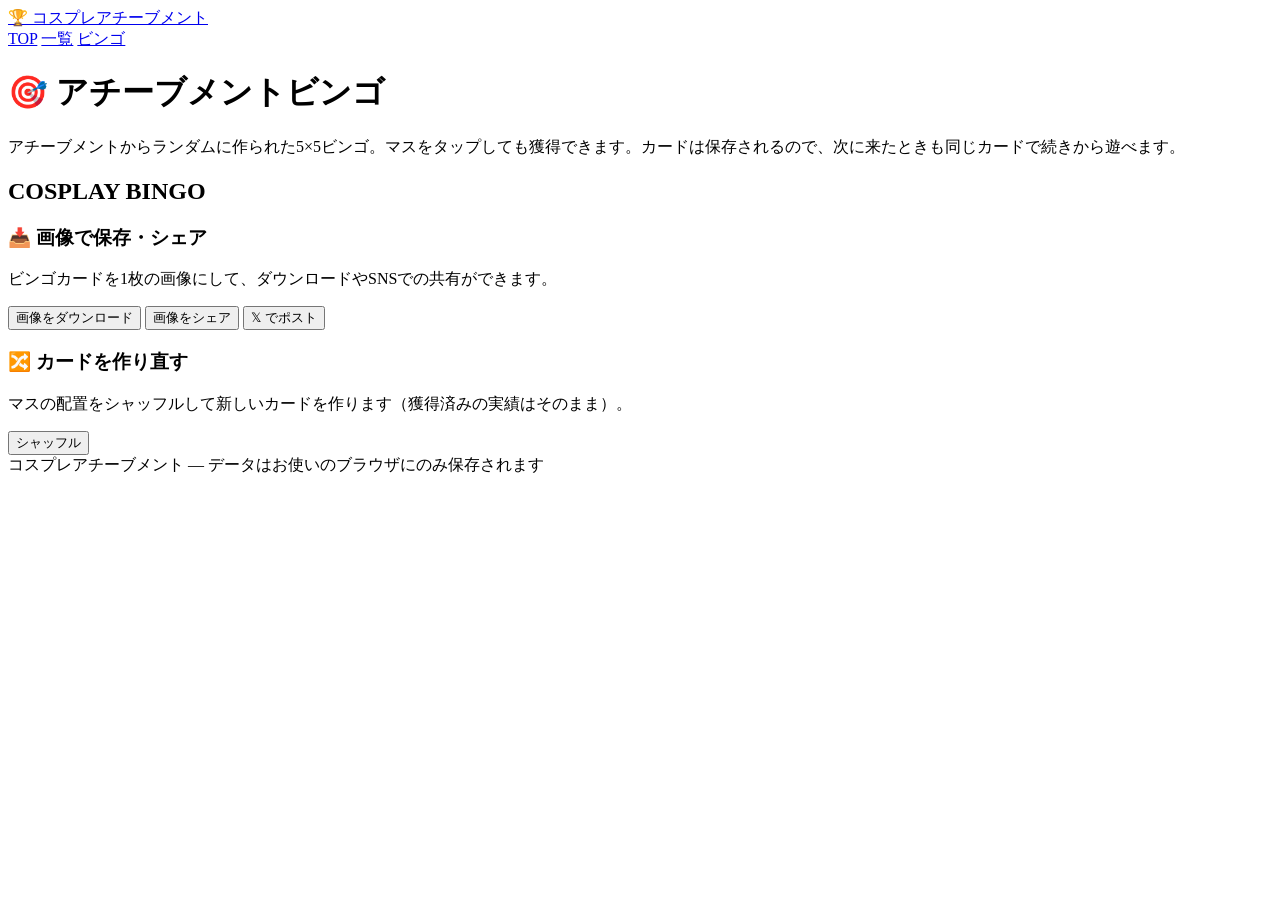
==== bingo.html @ f78d4bb5 "Create bingo.html" ====
<!DOCTYPE html>
<html lang="ja">
<head>
<meta charset="UTF-8">
<meta name="viewport" content="width=device-width, initial-scale=1.0">
<title>アチーブメントビンゴ | コスプレアチーブメント</title>
<link rel="stylesheet" href="css/style.css">
</head>
<body>

<header class="site-header">
  <div class="inner">
    <a href="index.html" class="logo">🏆 <span class="mark">コスプレアチーブメント</span></a>
    <nav class="nav">
      <a href="index.html">TOP</a>
      <a href="achievements.html">一覧</a>
      <a href="bingo.html" class="active">ビンゴ</a>
    </nav>
    <span class="progress-badge" id="progressBadge"></span>
  </div>
</header>

<main class="container">
  <div class="page-head">
    <h1>🎯 アチーブメントビンゴ</h1>
    <p>アチーブメントからランダムに作られた5×5ビンゴ。マスをタップしても獲得できます。カードは保存されるので、次に来たときも同じカードで続きから遊べます。</p>
  </div>

  <div class="bingo-wrap">
    <div class="bingo-board-outer">
      <div class="bingo-title-row">
        <h2>COSPLAY BINGO</h2>
        <span class="bingo-lines" id="bingoLines"></span>
      </div>
      <div class="bingo-grid" id="bingoGrid"></div>
    </div>

    <aside class="bingo-side">
      <div class="panel">
        <h3>📥 画像で保存・シェア</h3>
        <p>ビンゴカードを1枚の画像にして、ダウンロードやSNSでの共有ができます。</p>
        <button class="btn" id="btnDownload">画像をダウンロード</button>
        <button class="btn" id="btnShare">画像をシェア</button>
        <button class="btn share-x" id="btnShareX">𝕏 でポスト</button>
      </div>
      <div class="panel">
        <h3>🔀 カードを作り直す</h3>
        <p>マスの配置をシャッフルして新しいカードを作ります（獲得済みの実績はそのまま）。</p>
        <button class="btn ghost" id="btnShuffle">シャッフル</button>
      </div>
    </aside>
  </div>
</main>

<footer class="site-footer">コスプレアチーブメント — データはお使いのブラウザにのみ保存されます</footer>

<script src="js/achievements-data.js"></script>
<script src="js/app.js"></script>
<script>
  let cardIds = generateBingoCard(false);

  function getCells() {
    // 25マス分の {ach, done} 配列（中央はFREE）
    const map = getUnlockedMap();
    const cells = [];
    let k = 0;
    for (let i = 0; i < 25; i++) {
      if (i === 12) { cells.push({ free: true, done: true }); continue; }
      const a = findAchievement(cardIds[k++]);
      cells.push({ ach: a, done: a ? !!map[a.id] : false });
    }
    return cells;
  }

  function renderBoard() {
    const cells = getCells();
    document.getElementById("bingoGrid").innerHTML = cells.map((c, i) => {
      if (c.free) return `<div class="bingo-cell free"><span class="c-icon">🌟</span><span class="c-title">FREE</span></div>`;
      if (!c.ach) return `<div class="bingo-cell"></div>`;
      return `
        <div class="bingo-cell ${c.done ? "done" : ""}" data-id="${c.ach.id}" role="button" tabindex="0" title="${c.ach.desc || c.ach.title}">
          <span class="c-icon">${c.ach.icon}</span>
          <span class="c-title">${c.ach.title}</span>
        </div>`;
    }).join("");

    const lines = countBingoLines(cells.map(c => c.done));
    document.getElementById("bingoLines").textContent =
      lines > 0 ? `🎉 ${lines} BINGO!` : "ビンゴを目指そう！";

    document.querySelectorAll(".bingo-cell[data-id]").forEach(cell => {
      const activate = () => {
        const got = toggleUnlocked(cell.dataset.id);
        const before = lines;
        renderBoard();
        renderProgressBadge(document.getElementById("progressBadge"));
        if (got) {
          const a = findAchievement(cell.dataset.id);
          const after = countBingoLines(getCells().map(c => c.done));
          showToast(after > before ? "🎉 BINGO達成！おめでとう！" : `🏆 獲得！「${a.title}」`);
        }
      };
      cell.addEventListener("click", activate);
      cell.addEventListener("keydown", (e) => {
        if (e.key === "Enter" || e.key === " ") { e.preventDefault(); activate(); }
      });
    });
  }

  document.getElementById("btnShuffle").addEventListener("click", () => {
    if (confirm("カードをシャッフルしますか？（獲得済みアチーブメントは消えません）")) {
      cardIds = generateBingoCard(true);
      renderBoard();
      showToast("🔀 新しいカードを作りました！");
    }
  });

  // ============ 画像生成（Canvas） ============
  // roundRect 非対応ブラウザ向けポリフィル
  if (!CanvasRenderingContext2D.prototype.roundRect) {
    CanvasRenderingContext2D.prototype.roundRect = function (x, y, w, h, r) {
      this.moveTo(x + r, y);
      this.arcTo(x + w, y, x + w, y + h, r);
      this.arcTo(x + w, y + h, x, y + h, r);
      this.arcTo(x, y + h, x, y, r);
      this.arcTo(x, y, x + w, y, r);
      this.closePath();
      return this;
    };
  }

  function wrapText(ctx, text, maxWidth, maxLines) {
    const lines = [];
    let line = "";
    for (const ch of text) {
      if (ctx.measureText(line + ch).width > maxWidth && line) {
        lines.push(line);
        line = ch;
        if (lines.length === maxLines) break;
      } else {
        line += ch;
      }
    }
    if (lines.length < maxLines && line) lines.push(line);
    else if (line && lines.length === maxLines) {
      lines[maxLines - 1] = lines[maxLines - 1].slice(0, -1) + "…";
    }
    return lines;
  }

  function drawBingoImage() {
    const cells = getCells();
    const lines = countBingoLines(cells.map(c => c.done));
    const W = 1080, PAD = 48, TITLE_H = 150, FOOT_H = 90;
    const gridW = W - PAD * 2;
    const cellGap = 10;
    const cellSize = (gridW - cellGap * 4) / 5;
    const H = TITLE_H + gridW + FOOT_H + PAD;

    const cv = document.createElement("canvas");
    cv.width = W; cv.height = H;
    const ctx = cv.getContext("2d");

    // 背景
    ctx.fillStyle = "#f7faf8";
    ctx.fillRect(0, 0, W, H);

    // タイトル
    ctx.textAlign = "center";
    ctx.textBaseline = "middle";
    ctx.fillStyle = "#22815a";
    ctx.font = "900 52px 'Hiragino Kaku Gothic ProN','Yu Gothic UI',Meiryo,sans-serif";
    ctx.fillText("コスプレアチーブメント ビンゴ", W / 2, 68);
    ctx.fillStyle = "#2f9e6e";
    ctx.font = "700 30px 'Hiragino Kaku Gothic ProN','Yu Gothic UI',Meiryo,sans-serif";
    ctx.fillText(lines > 0 ? `🎉 ${lines} BINGO ACHIEVED! 🎉` : "COSPLAYER'S BINGO CARD", W / 2, 118);

    // セル
    cells.forEach((c, i) => {
      const r = Math.floor(i / 5), col = i % 5;
      const x = PAD + col * (cellSize + cellGap);
      const y = TITLE_H + r * (cellSize + cellGap);

      ctx.beginPath();
      ctx.roundRect(x, y, cellSize, cellSize, 14);
      if (c.free) {
        ctx.fillStyle = "#2f9e6e";
      } else if (c.done) {
        ctx.fillStyle = "#e7f5ee";
      } else {
        ctx.fillStyle = "#ffffff";
      }
      ctx.fill();
      if (!c.free) {
        ctx.strokeStyle = c.done ? "#2f9e6e" : "#dce8e0";
        ctx.lineWidth = c.done ? 3 : 1.5;
        ctx.stroke();
      }

      const cx = x + cellSize / 2;
      if (c.free) {
        ctx.fillStyle = "#fff";
        ctx.font = "48px sans-serif";
        ctx.fillText("🌟", cx, y + cellSize / 2 - 18);
        ctx.font = "900 30px sans-serif";
        ctx.fillText("FREE", cx, y + cellSize / 2 + 32);
        return;
      }
      if (!c.ach) return;

      // アイコン（未獲得は薄く）
      ctx.globalAlpha = c.done ? 1 : 0.3;
      ctx.font = "44px sans-serif";
      ctx.fillStyle = "#263a30";
      ctx.fillText(c.ach.icon, cx, y + 44);
      ctx.globalAlpha = 1;

      // タイトル（折返し最大3行）
      ctx.fillStyle = c.done ? "#263a30" : "#a3b5aa";
      ctx.font = "700 21px 'Hiragino Kaku Gothic ProN','Yu Gothic UI',Meiryo,sans-serif";
      const tl = wrapText(ctx, c.ach.title, cellSize - 20, 3);
      tl.forEach((t, li) => ctx.fillText(t, cx, y + 84 + li * 26));

      // 達成チェック
      if (c.done) {
        ctx.fillStyle = "#2f9e6e";
        ctx.font = "900 26px sans-serif";
        ctx.fillText("✓", x + cellSize - 20, y + 22);
      }
    });

    // フッター
    const p = getProgress();
    ctx.fillStyle = "#6b8377";
    ctx.font = "24px 'Hiragino Kaku Gothic ProN','Yu Gothic UI',Meiryo,sans-serif";
    ctx.fillText(`獲得アチーブメント ${p.done} / ${p.total}　#コスプレアチーブメント`, W / 2, TITLE_H + gridW + 52);

    return cv;
  }

  function canvasToBlob(cv) {
    return new Promise(res => cv.toBlob(res, "image/png"));
  }

  document.getElementById("btnDownload").addEventListener("click", async () => {
    const blob = await canvasToBlob(drawBingoImage());
    const url = URL.createObjectURL(blob);
    const a = document.createElement("a");
    a.href = url;
    a.download = "cosplay-bingo.png";
    a.click();
    URL.revokeObjectURL(url);
    showToast("📥 画像をダウンロードしました！");
  });

  const SHARE_TEXT = "コスプレアチーブメントビンゴに挑戦中！ #コスプレアチーブメント";

  document.getElementById("btnShare").addEventListener("click", async () => {
    const blob = await canvasToBlob(drawBingoImage());
    const file = new File([blob], "cosplay-bingo.png", { type: "image/png" });
    if (navigator.canShare && navigator.canShare({ files: [file] })) {
      try {
        await navigator.share({ files: [file], text: SHARE_TEXT });
      } catch (e) { /* キャンセル時は何もしない */ }
    } else {
      // 共有非対応環境はダウンロードにフォールバック
      const url = URL.createObjectURL(blob);
      const a = document.createElement("a");
      a.href = url; a.download = "cosplay-bingo.png"; a.click();
      URL.revokeObjectURL(url);
      showToast("この環境は直接共有に非対応のため、画像を保存しました。SNSに添付してシェアしてね！");
    }
  });

  document.getElementById("btnShareX").addEventListener("click", async () => {
    // 画像を保存してから X のポスト画面を開く（Web Intent は画像添付不可のため）
    const blob = await canvasToBlob(drawBingoImage());
    const url = URL.createObjectURL(blob);
    const a = document.createElement("a");
    a.href = url; a.download = "cosplay-bingo.png"; a.click();
    URL.revokeObjectURL(url);
    window.open("https://twitter.com/intent/tweet?text=" + encodeURIComponent(SHARE_TEXT), "_blank");
    showToast("画像を保存しました！ポスト画面に添付してね📎");
  });

  renderBoard();
  renderProgressBadge(document.getElementById("progressBadge"));
</script>
</body>
</html>
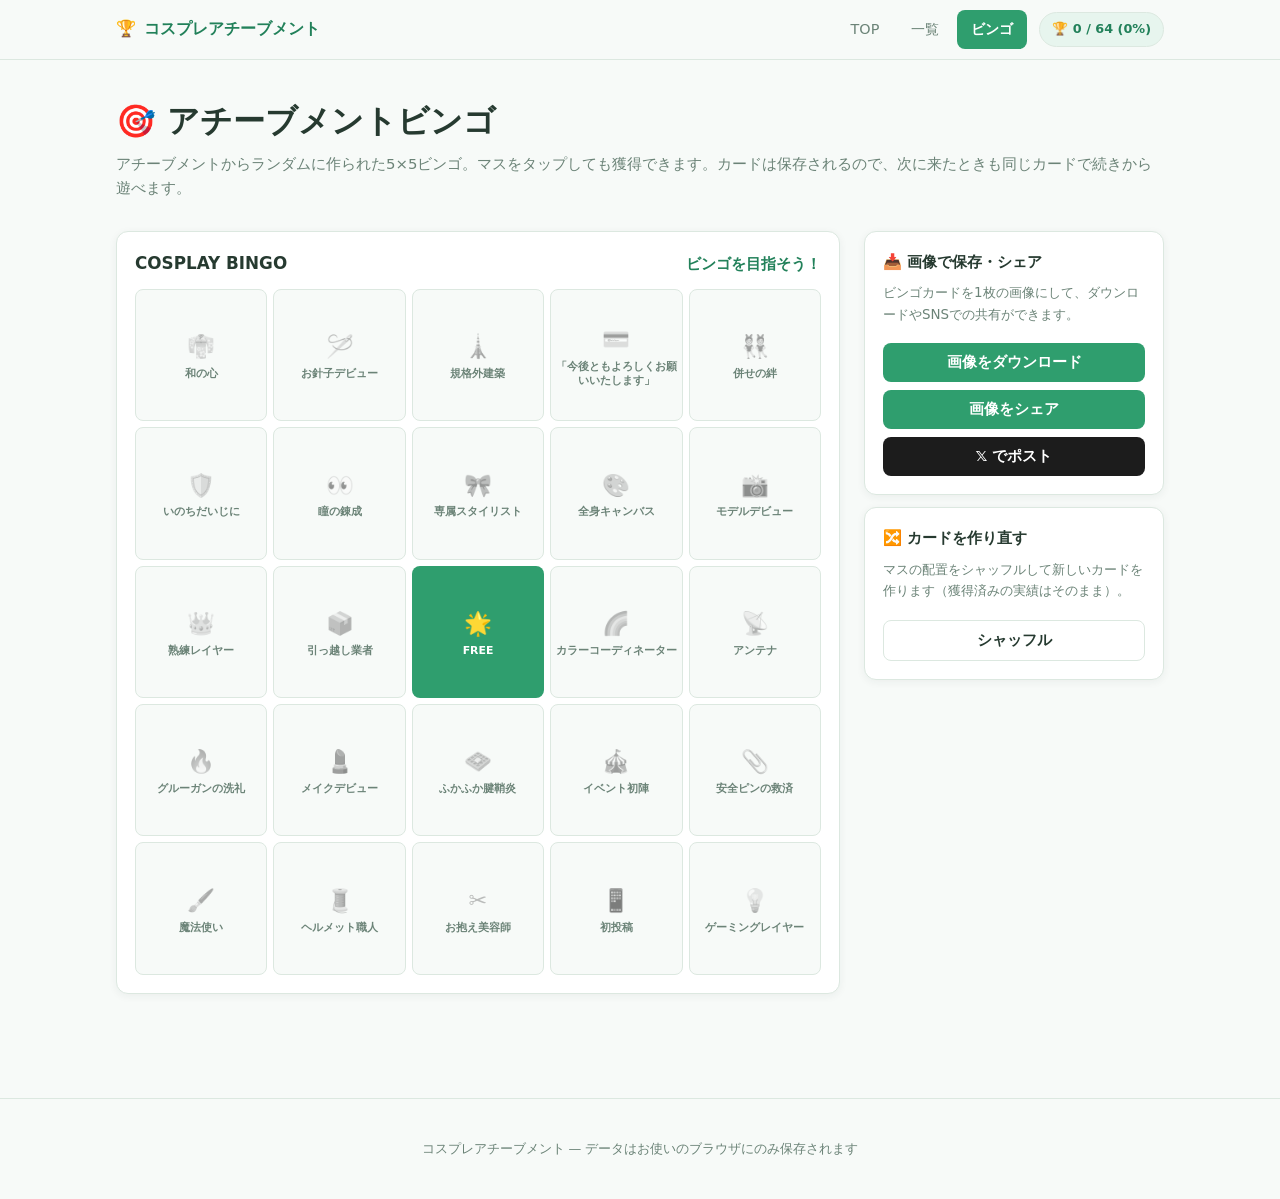
==== commit e15bbd83: "Update bingo.html" ====
--- a/bingo.html
+++ b/bingo.html
@@ -253,7 +253,7 @@
     showToast("📥 画像をダウンロードしました！");
   });
 
-  const SHARE_TEXT = "コスプレアチーブメントビンゴに挑戦中！ #コスプレアチーブメント";
+  const SHARE_TEXT = "コスプレビンゴに挑戦中！ qtar0-3.github.io";
 
   document.getElementById("btnShare").addEventListener("click", async () => {
     const blob = await canvasToBlob(drawBingoImage());
--- a/css/style.css
+++ b/css/style.css
@@ -0,0 +1,244 @@
+/* ============================================
+   コスプレアチーブメント 共通スタイル
+   シンプル・緑基調 / レスポンシブ（PC・タブレット・スマホ）
+   ============================================ */
+:root {
+  --bg: #f7faf8;
+  --bg-card: #ffffff;
+  --border: #dce8e0;
+  --text: #263a30;
+  --text-dim: #6b8377;
+  --green: #2f9e6e;
+  --green-dark: #22815a;
+  --green-light: #e7f5ee;
+  --radius: 12px;
+  --shadow: 0 2px 8px rgba(38, 58, 48, .06);
+}
+
+* { margin: 0; padding: 0; box-sizing: border-box; }
+html { -webkit-text-size-adjust: 100%; }
+body {
+  font-family: "Hiragino Kaku Gothic ProN", "Yu Gothic UI", "Meiryo", system-ui, sans-serif;
+  background: var(--bg);
+  color: var(--text);
+  min-height: 100vh;
+  line-height: 1.6;
+}
+a { color: inherit; text-decoration: none; }
+button { font-family: inherit; cursor: pointer; }
+
+.container { max-width: 1080px; margin: 0 auto; padding: 0 16px 64px; }
+
+/* ---------- ヘッダー ---------- */
+.site-header {
+  position: sticky; top: 0; z-index: 50;
+  background: rgba(247, 250, 248, .92);
+  backdrop-filter: blur(8px);
+  border-bottom: 1px solid var(--border);
+}
+.site-header .inner {
+  max-width: 1080px; margin: 0 auto; padding: 10px 16px;
+  display: flex; align-items: center; gap: 12px; flex-wrap: wrap;
+}
+.logo { font-weight: 800; font-size: 1.02rem; display: flex; align-items: center; gap: 8px; }
+.logo .mark { color: var(--green-dark); }
+.nav { display: flex; gap: 4px; margin-left: auto; flex-wrap: wrap; }
+.nav a {
+  padding: 8px 14px; border-radius: 8px; font-size: .9rem; color: var(--text-dim);
+  transition: .2s;
+}
+.nav a:hover { color: var(--green-dark); background: var(--green-light); }
+.nav a.active { color: #fff; background: var(--green); font-weight: 700; }
+.progress-badge {
+  font-size: .8rem; padding: 6px 12px; border-radius: 999px;
+  background: var(--green-light); border: 1px solid var(--border); color: var(--green-dark);
+  white-space: nowrap; font-weight: 700;
+}
+
+/* ---------- ヒーロー（TOP） ---------- */
+.hero { text-align: center; padding: 64px 16px 44px; }
+.hero .badge {
+  display: inline-block; font-size: .78rem; letter-spacing: .12em;
+  padding: 6px 16px; border-radius: 999px; border: 1px solid var(--border);
+  color: var(--text-dim); margin-bottom: 20px; background: #fff;
+}
+.hero h1 { font-size: clamp(1.7rem, 5vw, 2.8rem); font-weight: 900; line-height: 1.35; }
+.hero h1 .grad { color: var(--green); }
+.hero p.lead { color: var(--text-dim); margin: 16px auto 0; max-width: 560px; font-size: .98rem; }
+
+.hero-progress { max-width: 420px; margin: 30px auto 0; }
+.hero-progress .bar-wrap {
+  height: 12px; border-radius: 999px; background: #e4ede8;
+  overflow: hidden;
+}
+.hero-progress .bar { height: 100%; background: var(--green); border-radius: 999px; transition: width .6s ease; }
+.hero-progress .label { margin-top: 8px; font-size: .9rem; color: var(--text-dim); }
+.hero-progress .label strong { color: var(--green-dark); font-size: 1.05rem; }
+
+/* ---------- TOPカード ---------- */
+.menu-cards {
+  display: grid; grid-template-columns: repeat(2, 1fr); gap: 18px; margin-top: 40px;
+}
+.menu-card {
+  display: block; background: var(--bg-card); border: 1px solid var(--border);
+  border-radius: var(--radius); padding: 26px 24px; box-shadow: var(--shadow);
+  transition: transform .2s, border-color .2s;
+}
+.menu-card:hover { transform: translateY(-3px); border-color: var(--green); }
+.menu-card .icon { font-size: 2.2rem; }
+.menu-card h2 { margin: 10px 0 6px; font-size: 1.2rem; }
+.menu-card p { color: var(--text-dim); font-size: .9rem; }
+.menu-card .go { display: inline-block; margin-top: 12px; color: var(--green-dark); font-weight: 700; font-size: .9rem; }
+
+.recent-unlocks { margin-top: 52px; }
+.recent-unlocks h3 { font-size: 1rem; color: var(--text-dim); margin-bottom: 12px; }
+.recent-list { display: flex; gap: 10px; flex-wrap: wrap; }
+.recent-chip {
+  display: flex; align-items: center; gap: 8px; padding: 8px 14px;
+  background: var(--green-light); border: 1px solid var(--green); border-radius: 999px;
+  font-size: .86rem; color: var(--green-dark); font-weight: 700;
+}
+
+/* ---------- ページタイトル ---------- */
+.page-head { padding: 36px 0 8px; }
+.page-head h1 { font-size: clamp(1.4rem, 4vw, 2rem); font-weight: 900; }
+.page-head p { color: var(--text-dim); margin-top: 6px; font-size: .93rem; }
+
+/* ---------- フィルタ ---------- */
+.filters { display: flex; gap: 8px; flex-wrap: wrap; margin: 18px 0 8px; }
+.filter-btn {
+  padding: 7px 14px; border-radius: 999px; border: 1px solid var(--border);
+  background: #fff; color: var(--text-dim); font-size: .85rem; transition: .2s;
+}
+.filter-btn:hover { color: var(--green-dark); border-color: var(--green); }
+.filter-btn.active { background: var(--green); color: #fff; border-color: var(--green); font-weight: 700; }
+
+/* ---------- アチーブメントグリッド ---------- */
+.cat-section { margin-top: 26px; }
+.cat-title { font-size: 1.02rem; margin-bottom: 12px; display: flex; align-items: center; gap: 8px; }
+.cat-title .count { color: var(--text-dim); font-size: .84rem; font-weight: 400; }
+
+.ach-grid {
+  display: grid; gap: 12px;
+  grid-template-columns: repeat(auto-fill, minmax(220px, 1fr));
+}
+.ach-card {
+  position: relative; text-align: left; width: 100%; cursor: pointer; user-select: none;
+  background: var(--bg-card); border: 1px solid var(--border); border-radius: var(--radius);
+  padding: 15px; color: var(--text); transition: transform .15s, border-color .2s;
+  display: flex; gap: 12px; align-items: flex-start; box-shadow: var(--shadow);
+}
+.ach-card:hover { transform: translateY(-2px); border-color: var(--green); }
+.ach-card .icon {
+  font-size: 1.7rem; width: 48px; height: 48px; flex: none;
+  display: flex; align-items: center; justify-content: center;
+  background: var(--bg); border-radius: 10px;
+  filter: grayscale(1) opacity(.45); transition: .3s;
+}
+.ach-card .title { font-weight: 800; font-size: .95rem; }
+.ach-card .desc { color: var(--text-dim); font-size: .82rem; margin-top: 2px; }
+.ach-card .date { color: var(--green-dark); font-size: .74rem; margin-top: 5px; display: none; font-weight: 700; }
+
+.ach-card.unlocked { border-color: var(--green); background: var(--green-light); }
+.ach-card.unlocked .icon { filter: none; background: #fff; }
+.ach-card.unlocked .date { display: block; }
+.ach-card.unlocked::after {
+  content: "✓"; position: absolute; top: 10px; right: 12px;
+  color: var(--green); font-weight: 900;
+}
+.ach-card.just-unlocked { animation: pop .5s ease; }
+@keyframes pop {
+  0% { transform: scale(1); }
+  40% { transform: scale(1.05); }
+  100% { transform: scale(1); }
+}
+.ach-card .del-btn {
+  position: absolute; bottom: 8px; right: 10px;
+  background: none; border: none; color: var(--text-dim); font-size: .74rem;
+}
+.ach-card .del-btn:hover { color: #c0392b; }
+
+/* ---------- 追加フォーム ---------- */
+.add-box {
+  margin-top: 36px; background: var(--bg-card); border: 1px dashed var(--green);
+  border-radius: var(--radius); padding: 20px;
+}
+.add-box h3 { font-size: 1.02rem; margin-bottom: 4px; }
+.add-box p.hint { color: var(--text-dim); font-size: .84rem; margin-bottom: 14px; }
+.add-form { display: grid; gap: 10px; grid-template-columns: 90px 1fr 1fr auto; }
+.add-form input {
+  background: #fff; border: 1px solid var(--border); color: var(--text);
+  border-radius: 8px; padding: 10px 12px; font-size: .92rem; font-family: inherit;
+}
+.add-form input:focus { outline: none; border-color: var(--green); }
+.btn {
+  border: none; border-radius: 8px; padding: 10px 20px; font-weight: 700; font-size: .92rem;
+  background: var(--green); color: #fff; transition: background .2s;
+}
+.btn:hover { background: var(--green-dark); }
+.btn.ghost { background: #fff; border: 1px solid var(--border); color: var(--text); }
+.btn.ghost:hover { border-color: var(--green); color: var(--green-dark); background: #fff; }
+
+/* ---------- ビンゴ ---------- */
+.bingo-wrap { display: grid; gap: 24px; grid-template-columns: 1fr 300px; margin-top: 22px; align-items: start; }
+.bingo-board-outer {
+  background: var(--bg-card); border: 1px solid var(--border); border-radius: var(--radius);
+  padding: 18px; box-shadow: var(--shadow);
+}
+.bingo-title-row { display: flex; justify-content: space-between; align-items: baseline; margin-bottom: 12px; flex-wrap: wrap; gap: 6px; }
+.bingo-title-row h2 { font-size: 1.05rem; }
+.bingo-lines { color: var(--green-dark); font-weight: 800; font-size: .95rem; }
+
+.bingo-grid { display: grid; grid-template-columns: repeat(5, 1fr); gap: 6px; }
+.bingo-cell {
+  aspect-ratio: 1; border-radius: 8px; border: 1px solid var(--border);
+  background: var(--bg); padding: 4px; display: flex; flex-direction: column;
+  align-items: center; justify-content: center; text-align: center; gap: 2px;
+  color: var(--text-dim); transition: .2s; overflow: hidden;
+}
+.bingo-cell .c-icon { font-size: clamp(1rem, 3.4vw, 1.4rem); filter: grayscale(1) opacity(.5); }
+.bingo-cell .c-title { font-size: clamp(.5rem, 1.7vw, .68rem); line-height: 1.25; font-weight: 700; word-break: break-word; }
+.bingo-cell.done { background: var(--green-light); border-color: var(--green); color: var(--text); }
+.bingo-cell.done .c-icon { filter: none; }
+.bingo-cell.free { background: var(--green); color: #fff; border: none; font-weight: 900; }
+.bingo-cell.free .c-icon { filter: none; }
+.bingo-cell:not(.free) { cursor: pointer; }
+.bingo-cell:not(.free):hover { border-color: var(--green); }
+
+.bingo-side { display: flex; flex-direction: column; gap: 12px; }
+.bingo-side .panel {
+  background: var(--bg-card); border: 1px solid var(--border); border-radius: var(--radius); padding: 18px;
+  box-shadow: var(--shadow);
+}
+.bingo-side h3 { font-size: .96rem; margin-bottom: 8px; }
+.bingo-side .panel p { color: var(--text-dim); font-size: .84rem; margin-bottom: 10px; }
+.bingo-side .btn { width: 100%; margin-top: 8px; }
+.share-x { background: #1c1c1c; }
+.share-x:hover { background: #000; }
+
+/* ---------- トースト ---------- */
+.toast {
+  position: fixed; left: 50%; bottom: 28px; transform: translateX(-50%) translateY(20px);
+  background: var(--green-dark); color: #fff; font-weight: 700; font-size: .92rem;
+  padding: 12px 22px; border-radius: 999px; box-shadow: 0 4px 16px rgba(38,58,48,.25);
+  opacity: 0; pointer-events: none; transition: .3s; z-index: 100; max-width: 90vw; text-align: center;
+}
+.toast.show { opacity: 1; transform: translateX(-50%) translateY(0); }
+
+/* ---------- フッター ---------- */
+.site-footer { text-align: center; color: var(--text-dim); font-size: .8rem; padding: 40px 16px; border-top: 1px solid var(--border); margin-top: 40px; }
+
+/* ---------- レスポンシブ ---------- */
+@media (max-width: 900px) {
+  .bingo-wrap { grid-template-columns: 1fr; }
+  .add-form { grid-template-columns: 90px 1fr; }
+  .add-form input.f-desc { grid-column: 1 / -1; }
+  .add-form .btn { grid-column: 1 / -1; }
+}
+@media (max-width: 600px) {
+  .menu-cards { grid-template-columns: 1fr; }
+  .hero { padding: 44px 12px 28px; }
+  .ach-grid { grid-template-columns: 1fr; }
+  .nav a { padding: 7px 10px; font-size: .82rem; }
+  .progress-badge { display: none; }
+}
